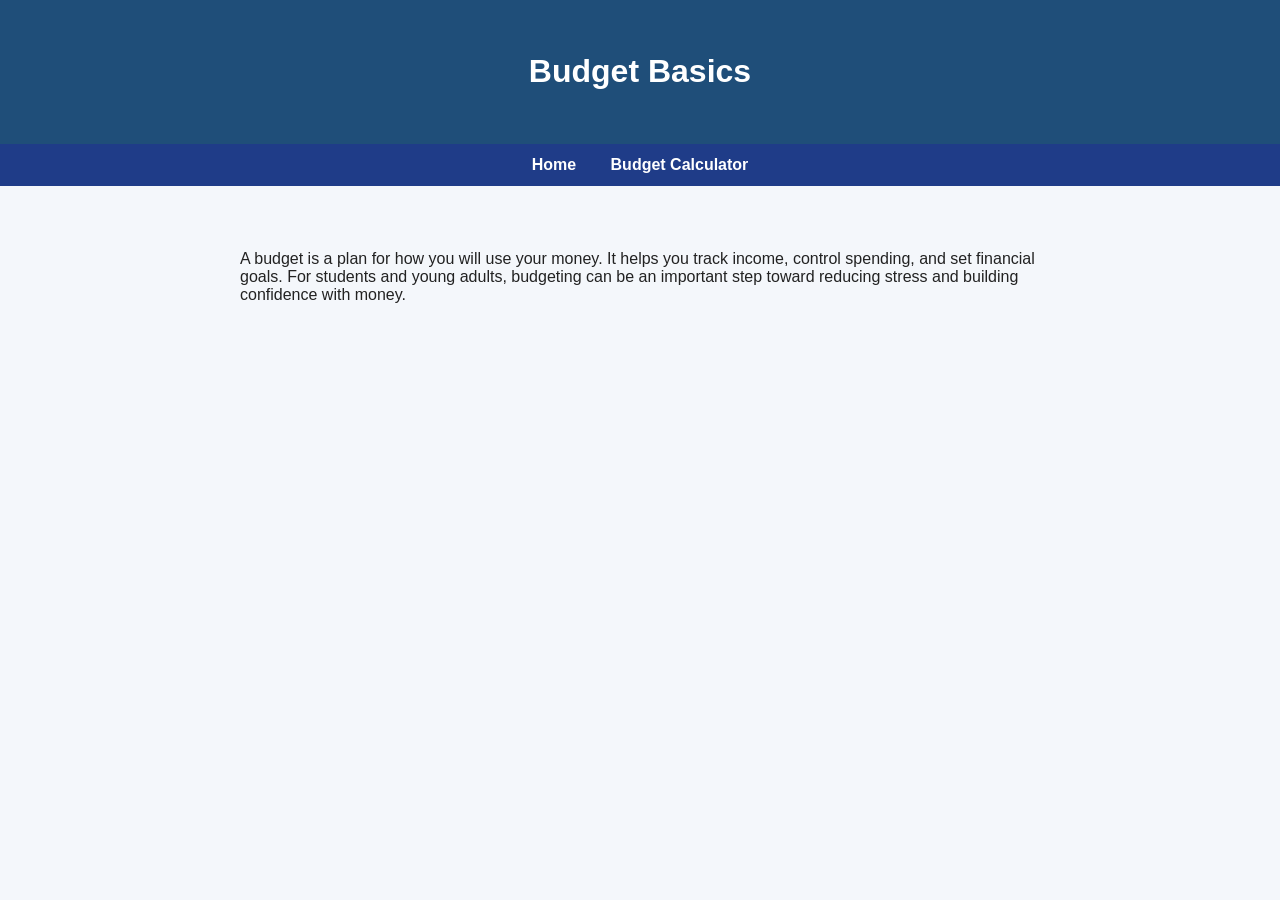
==== basics.html @ 7e15480f "Update basics.html" ====
<!DOCTYPE html>
<html lang="en">
<head>
  <meta charset="UTF-8">
  <meta name="viewport" content="width=device-width, initial-scale=1.0">
  <title>Budget Basics | Budget Blueprint</title>
  <link rel="stylesheet" href="style.css">
</head>
<body>
  <header>
    <h1>Budget Basics</h1>
  </header>

<nav>
    <a href="index.html">Home</a>
    <a href="calculator.html">Budget Calculator</a>
</nav>
  
  <main>
    <p>A budget is a plan for how you will use your money. It helps you track income, control spending, and set financial goals. For students and young adults, budgeting can be an important step toward reducing stress and building confidence with money.</p>
  </main>
</body>
</html>
---- style.css ----
body {
  font-family: Arial, sans-serif;
  margin: 0;
  padding: 0;
  background-color: #f4f7fb;
  color: #222;
}

header {
  background-color: #1f4e79;
  color: white;
  text-align: center;
  padding: 2rem;
}

main {
  max-width: 800px;
  margin: 2rem auto;
  padding: 1rem;
}

section {
  background-color: white;
  padding: 1.5rem;
  border-radius: 8px;
}
.budget-calculator {
  max-width: 800px;
  margin: 40px auto;
  padding: 25px;
  background-color: #f4f7fb;
  border-radius: 12px;
  box-shadow: 0 4px 12px rgba(0, 0, 0, 0.08);
}

.budget-calculator h2 {
  margin-bottom: 10px;
  color: #1f3c88;
}

.budget-calculator p {
  margin-bottom: 20px;
  line-height: 1.5;
}

.calculator-grid {
  display: grid;
  grid-template-columns: 1fr 1fr;
  gap: 18px;
}

.input-group {
  display: flex;
  flex-direction: column;
}

.input-group label {
  margin-bottom: 6px;
  font-weight: bold;
  color: #333;
}

.input-group input {
  padding: 10px;
  border: 1px solid #bbb;
  border-radius: 8px;
  font-size: 1rem;
}

.button-group {
  margin-top: 20px;
  display: flex;
  gap: 12px;
  flex-wrap: wrap;
}

.button-group button {
  padding: 12px 18px;
  border: none;
  border-radius: 8px;
  background-color: #1f3c88;
  color: white;
  font-size: 1rem;
  cursor: pointer;
  transition: background-color 0.3s ease;
}

.button-group button:hover {
  background-color: #162d66;
}

.results-box {
  margin-top: 25px;
  padding: 18px;
  background-color: white;
  border-radius: 10px;
  border-left: 5px solid #1f3c88;
}

#budgetMessage {
  margin-top: 12px;
  font-weight: bold;
}

.good {
  color: green;
}

.warning {
  color: #cc8400;
}

.bad {
  color: red;
}
nav {
  background-color: #1f3c88;
  padding: 12px;
  text-align: center;
}

nav a {
  color: white;
  margin: 0 15px;
  text-decoration: none;
  font-weight: bold;
}

nav a:hover {
  text-decoration: underline;
}@media (max-width: 768px) {
  .calculator-grid {
    grid-template-columns: 1fr;
  }
}
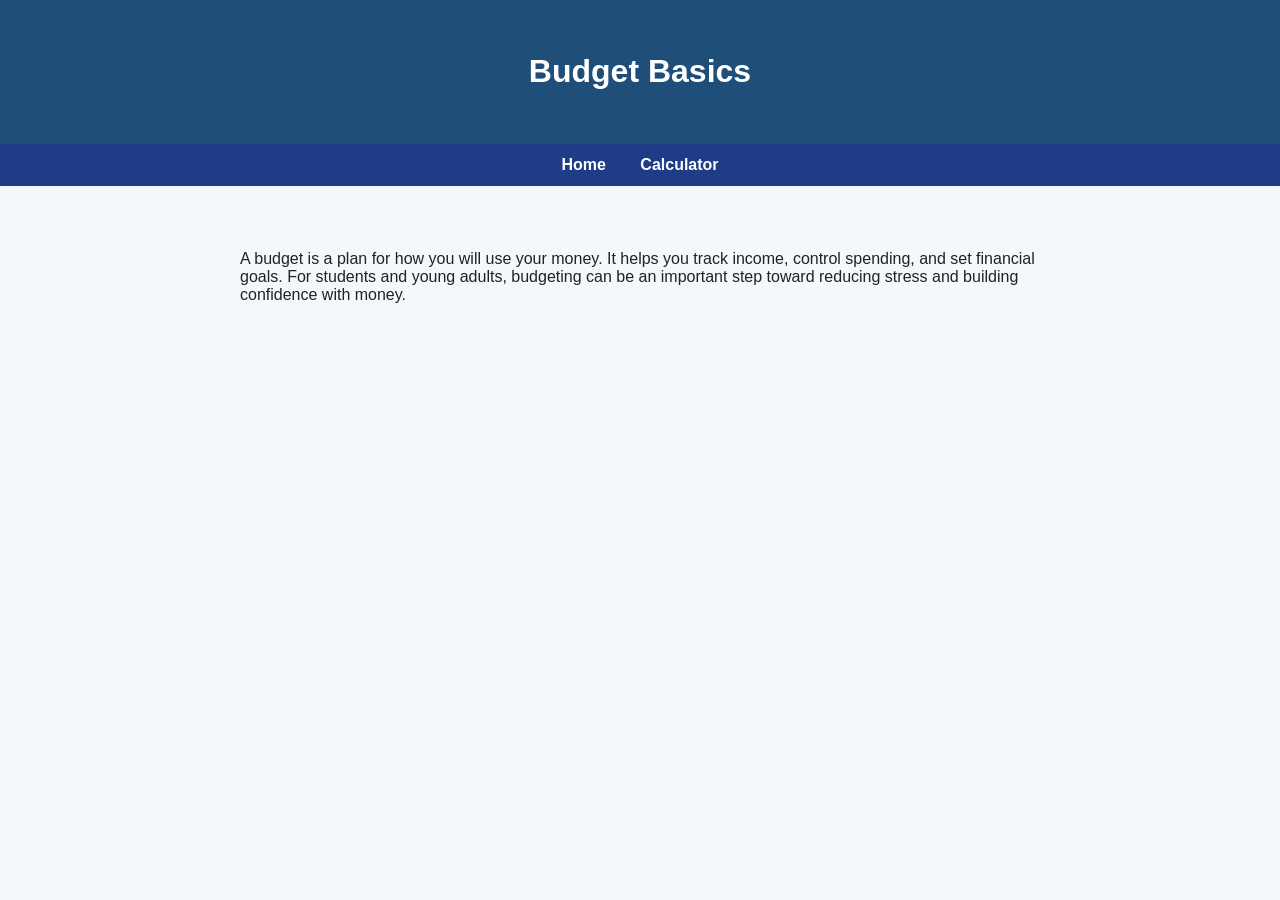
==== commit 289fe878: "Update basics.html" ====
--- a/basics.html
+++ b/basics.html
@@ -12,8 +12,8 @@
   </header>
 
 <nav>
-    <a href="index.html">Home</a>
-    <a href="calculator.html">Budget Calculator</a>
+    <a href="index.html" class="nav-tab">Home</a>
+    <a href="calculator.html" class="nav-tab">Calculator</a>
 </nav>
   
   <main>
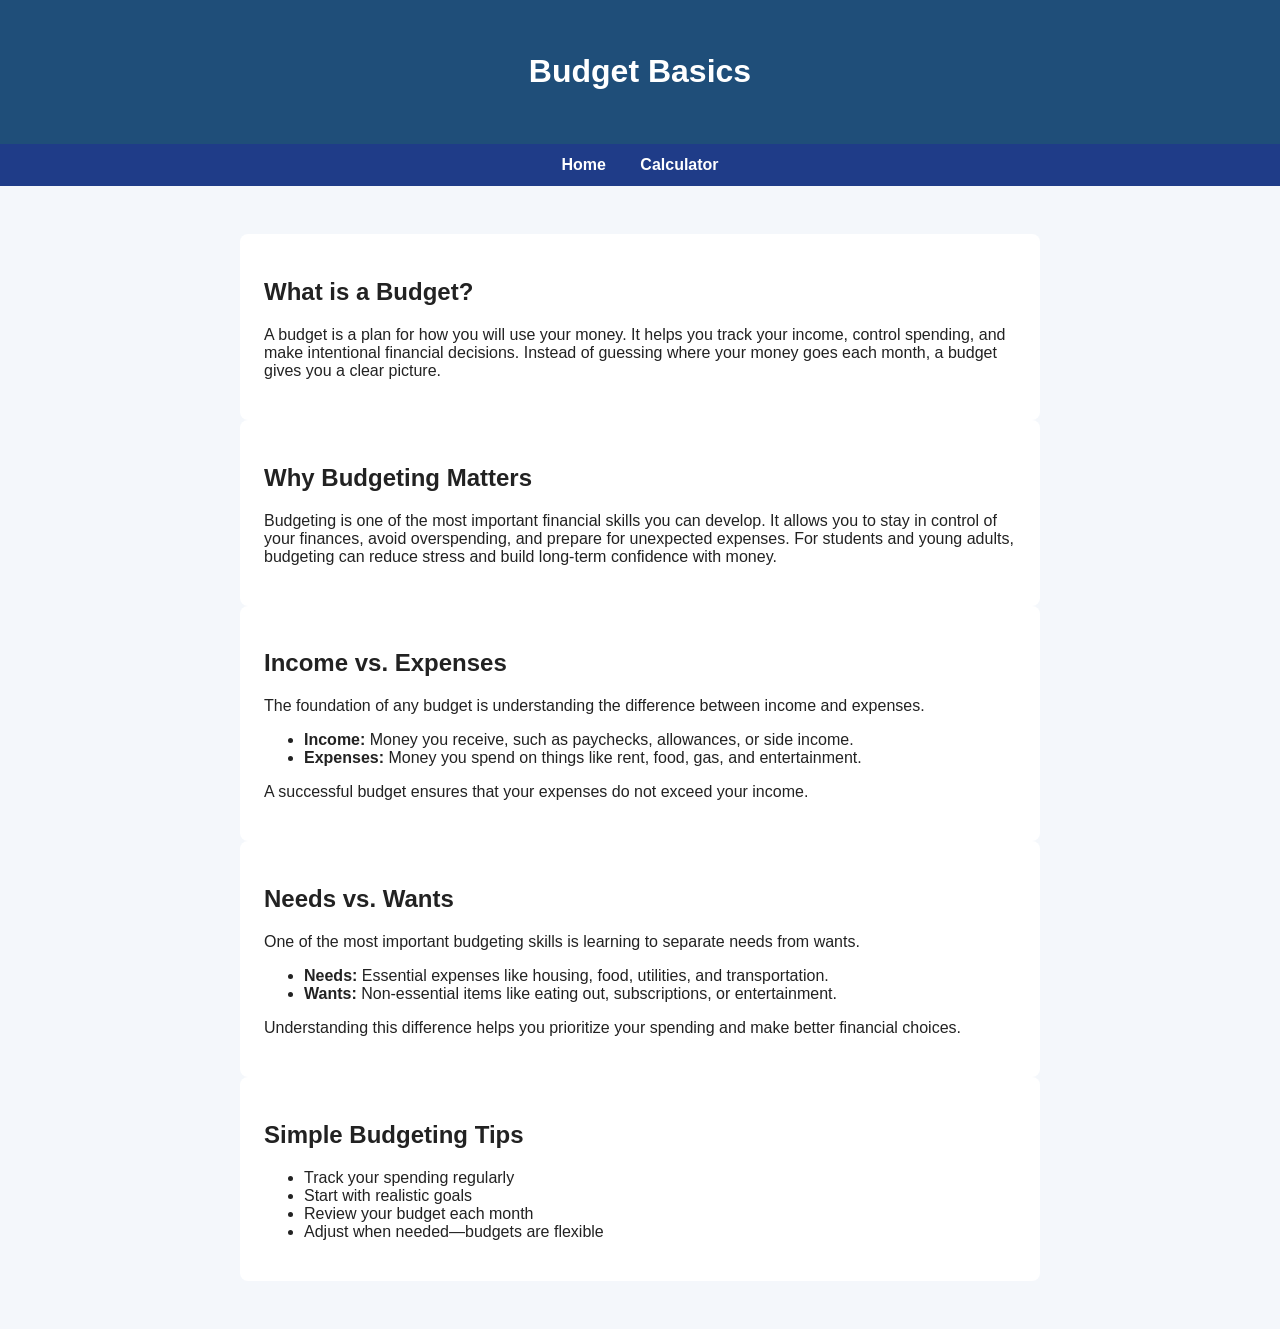
==== commit 1d8e48db: "Update basics.html" ====
--- a/basics.html
+++ b/basics.html
@@ -16,8 +16,65 @@
     <a href="calculator.html" class="nav-tab">Calculator</a>
 </nav>
   
-  <main>
-    <p>A budget is a plan for how you will use your money. It helps you track income, control spending, and set financial goals. For students and young adults, budgeting can be an important step toward reducing stress and building confidence with money.</p>
-  </main>
+<main>
+
+  <section>
+    <h2>What is a Budget?</h2>
+    <p>
+      A budget is a plan for how you will use your money. It helps you track your income, control 
+      spending, and make intentional financial decisions. Instead of guessing where your money 
+      goes each month, a budget gives you a clear picture.
+    </p>
+  </section>
+
+  <section>
+    <h2>Why Budgeting Matters</h2>
+    <p>
+      Budgeting is one of the most important financial skills you can develop. It allows you to 
+      stay in control of your finances, avoid overspending, and prepare for unexpected expenses. 
+      For students and young adults, budgeting can reduce stress and build long-term confidence 
+      with money.
+    </p>
+  </section>
+
+  <section>
+    <h2>Income vs. Expenses</h2>
+    <p>
+      The foundation of any budget is understanding the difference between income and expenses.
+    </p>
+    <ul>
+      <li><strong>Income:</strong> Money you receive, such as paychecks, allowances, or side income.</li>
+      <li><strong>Expenses:</strong> Money you spend on things like rent, food, gas, and entertainment.</li>
+    </ul>
+    <p>
+      A successful budget ensures that your expenses do not exceed your income.
+    </p>
+  </section>
+
+  <section>
+    <h2>Needs vs. Wants</h2>
+    <p>
+      One of the most important budgeting skills is learning to separate needs from wants.
+    </p>
+    <ul>
+      <li><strong>Needs:</strong> Essential expenses like housing, food, utilities, and transportation.</li>
+      <li><strong>Wants:</strong> Non-essential items like eating out, subscriptions, or entertainment.</li>
+    </ul>
+    <p>
+      Understanding this difference helps you prioritize your spending and make better financial choices.
+    </p>
+  </section>
+
+  <section>
+    <h2>Simple Budgeting Tips</h2>
+    <ul>
+      <li>Track your spending regularly</li>
+      <li>Start with realistic goals</li>
+      <li>Review your budget each month</li>
+      <li>Adjust when needed—budgets are flexible</li>
+    </ul>
+  </section>
+
+</main>
 </body>
 </html>
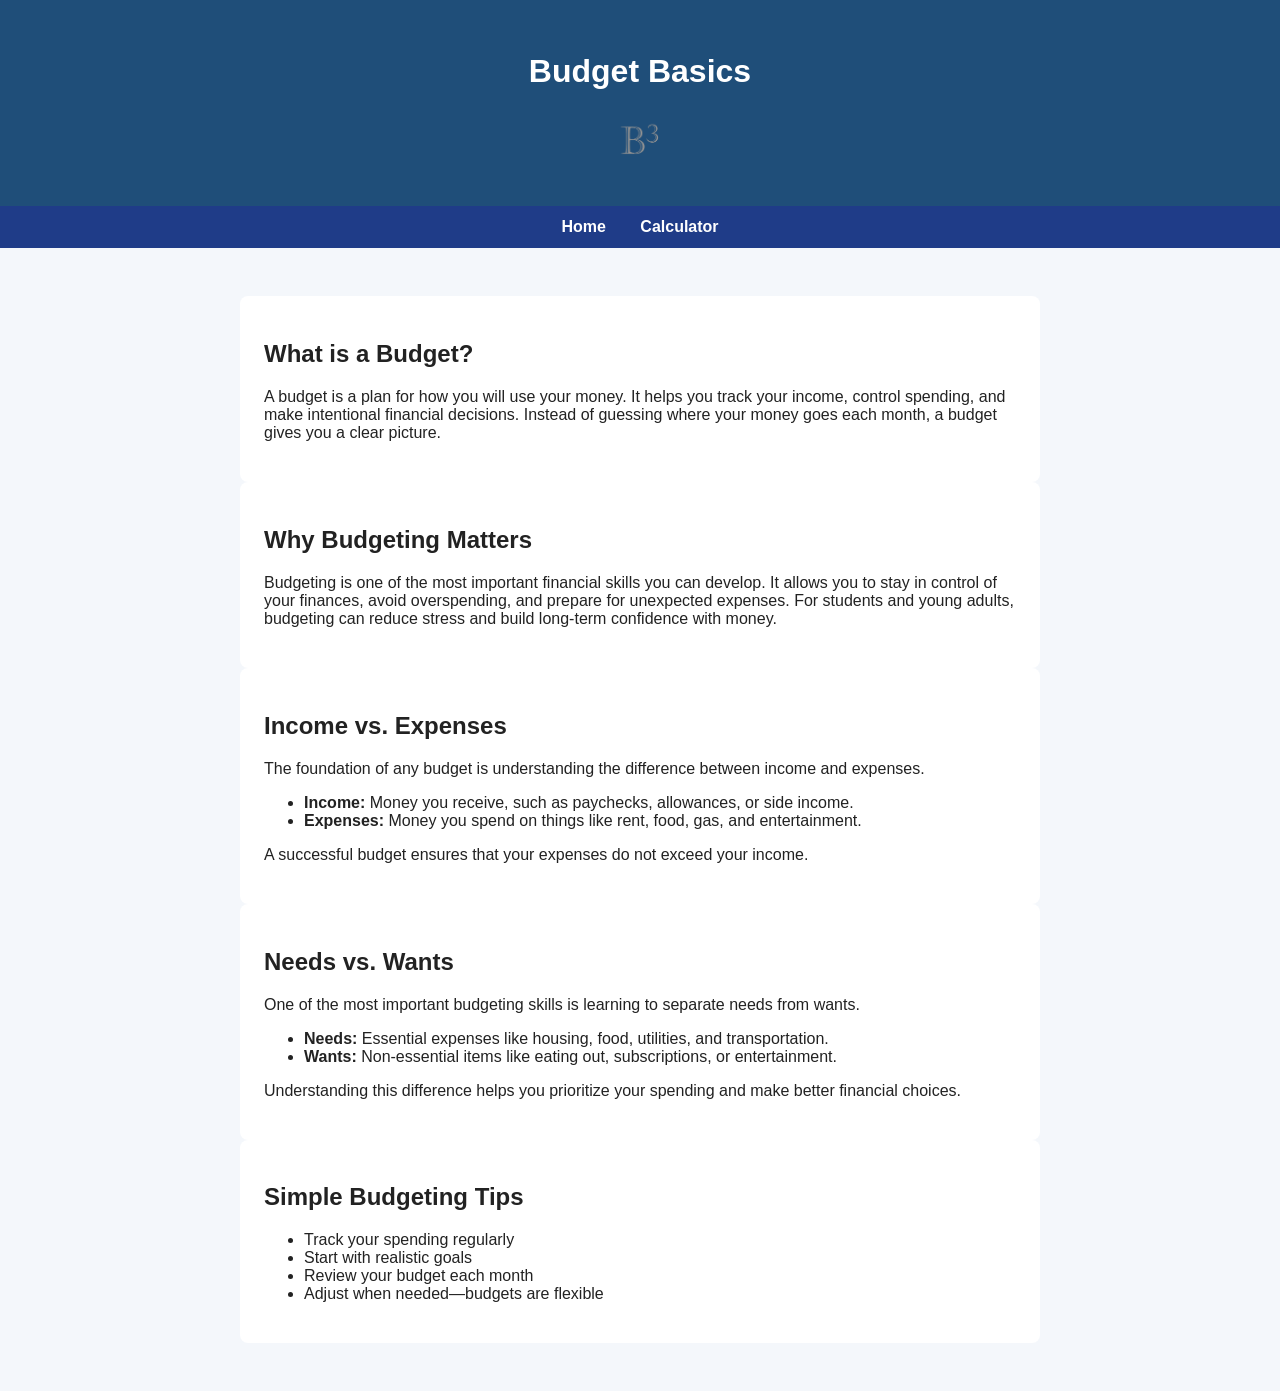
==== commit 83e9eefc: "Update basics.html" ====
--- a/basics.html
+++ b/basics.html
@@ -9,6 +9,7 @@
 <body>
   <header>
     <h1>Budget Basics</h1>
+    <img src="logo.png" alt="Budget Blueprint Logo" class="logo">   
   </header>
 
 <nav>
--- a/style.css
+++ b/style.css
@@ -133,3 +133,14 @@
     grid-template-columns: 1fr;
   }
 }
+.site-header {
+  display: flex;
+  justify-content: space-between;
+  align-items: center;
+  padding: 15px;
+}
+
+.logo {
+  width: 80px; /* adjust size as needed */
+  height: auto;
+}
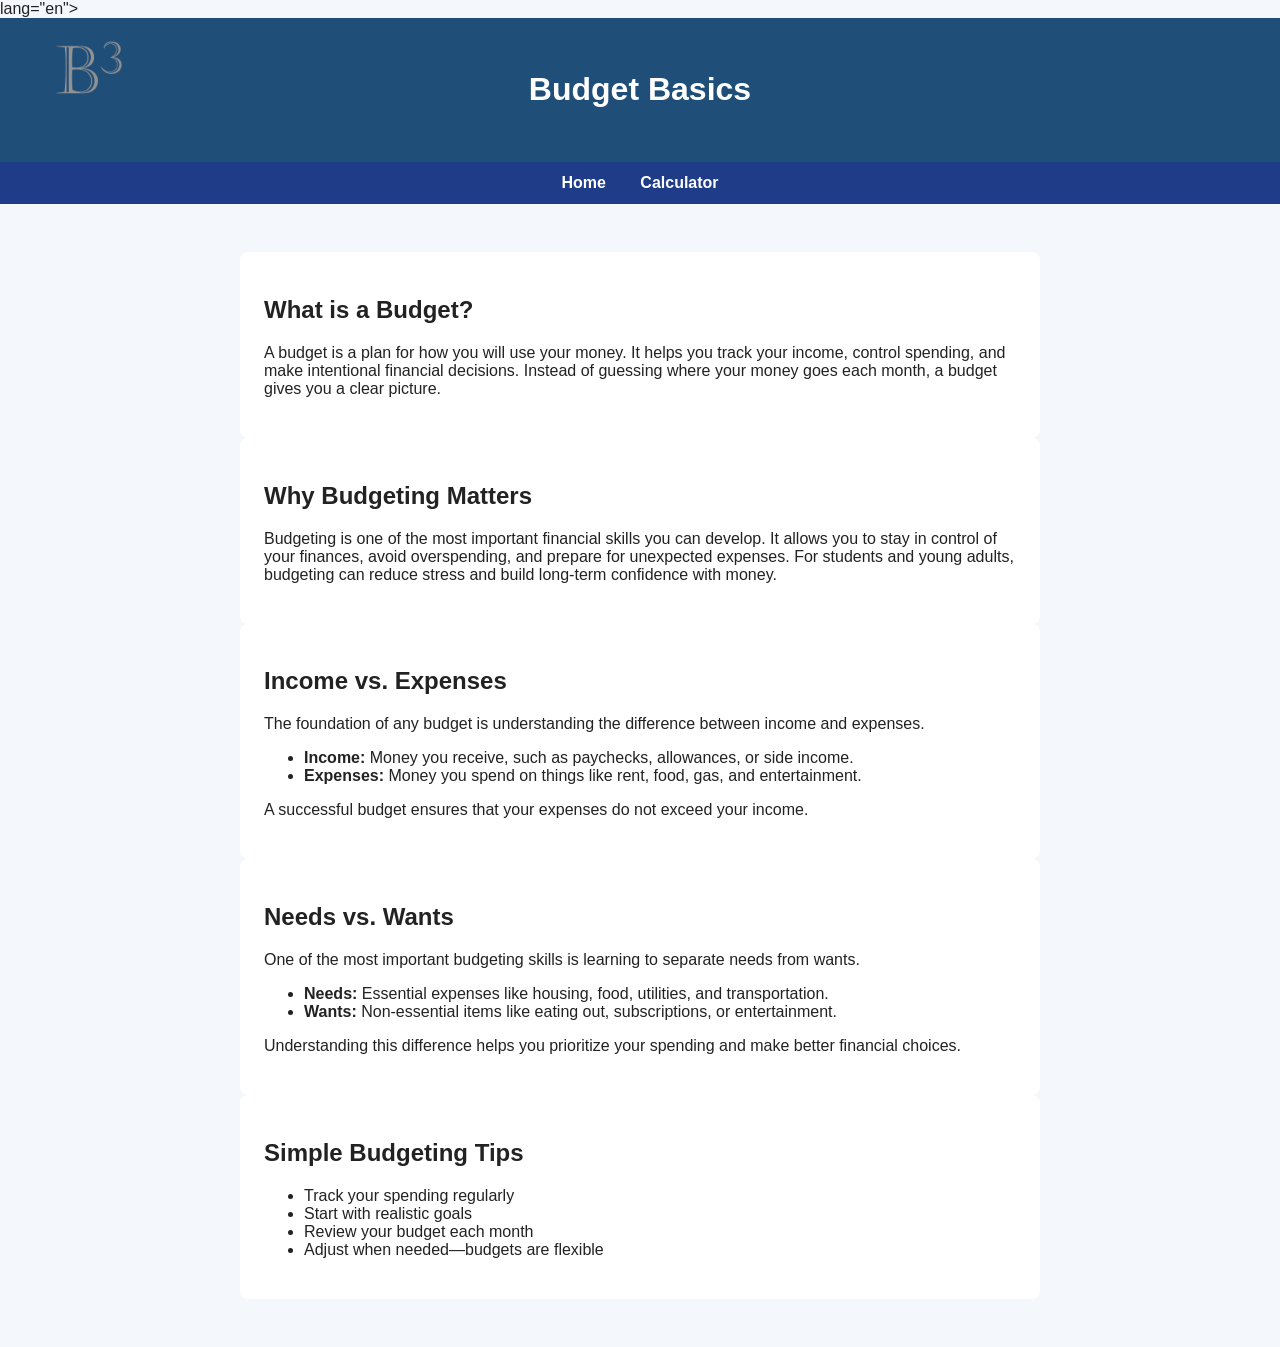
==== commit d269913e: "Update basics.html" ====
--- a/basics.html
+++ b/basics.html
@@ -1,5 +1,4 @@
-<!DOCTYPE html>
-<html lang="en">
+<html> lang="en">
 <head>
   <meta charset="UTF-8">
   <meta name="viewport" content="width=device-width, initial-scale=1.0">
--- a/style.css
+++ b/style.css
@@ -134,13 +134,20 @@
   }
 }
 .site-header {
-  display: flex;
-  justify-content: space-between;
-  align-items: center;
-  padding: 15px;
+  position: relative;
+  text-align: center;
+  padding: 40px 20px 20px 20px;
 }
 
 .logo {
-  width: 80px; /* adjust size as needed */
+  position: absolute;
+  top: 20px;
+  left: 20px;
+  width: 140px;
   height: auto;
 }
+
+.header-text h1,
+.header-text p {
+  margin: 0;
+}
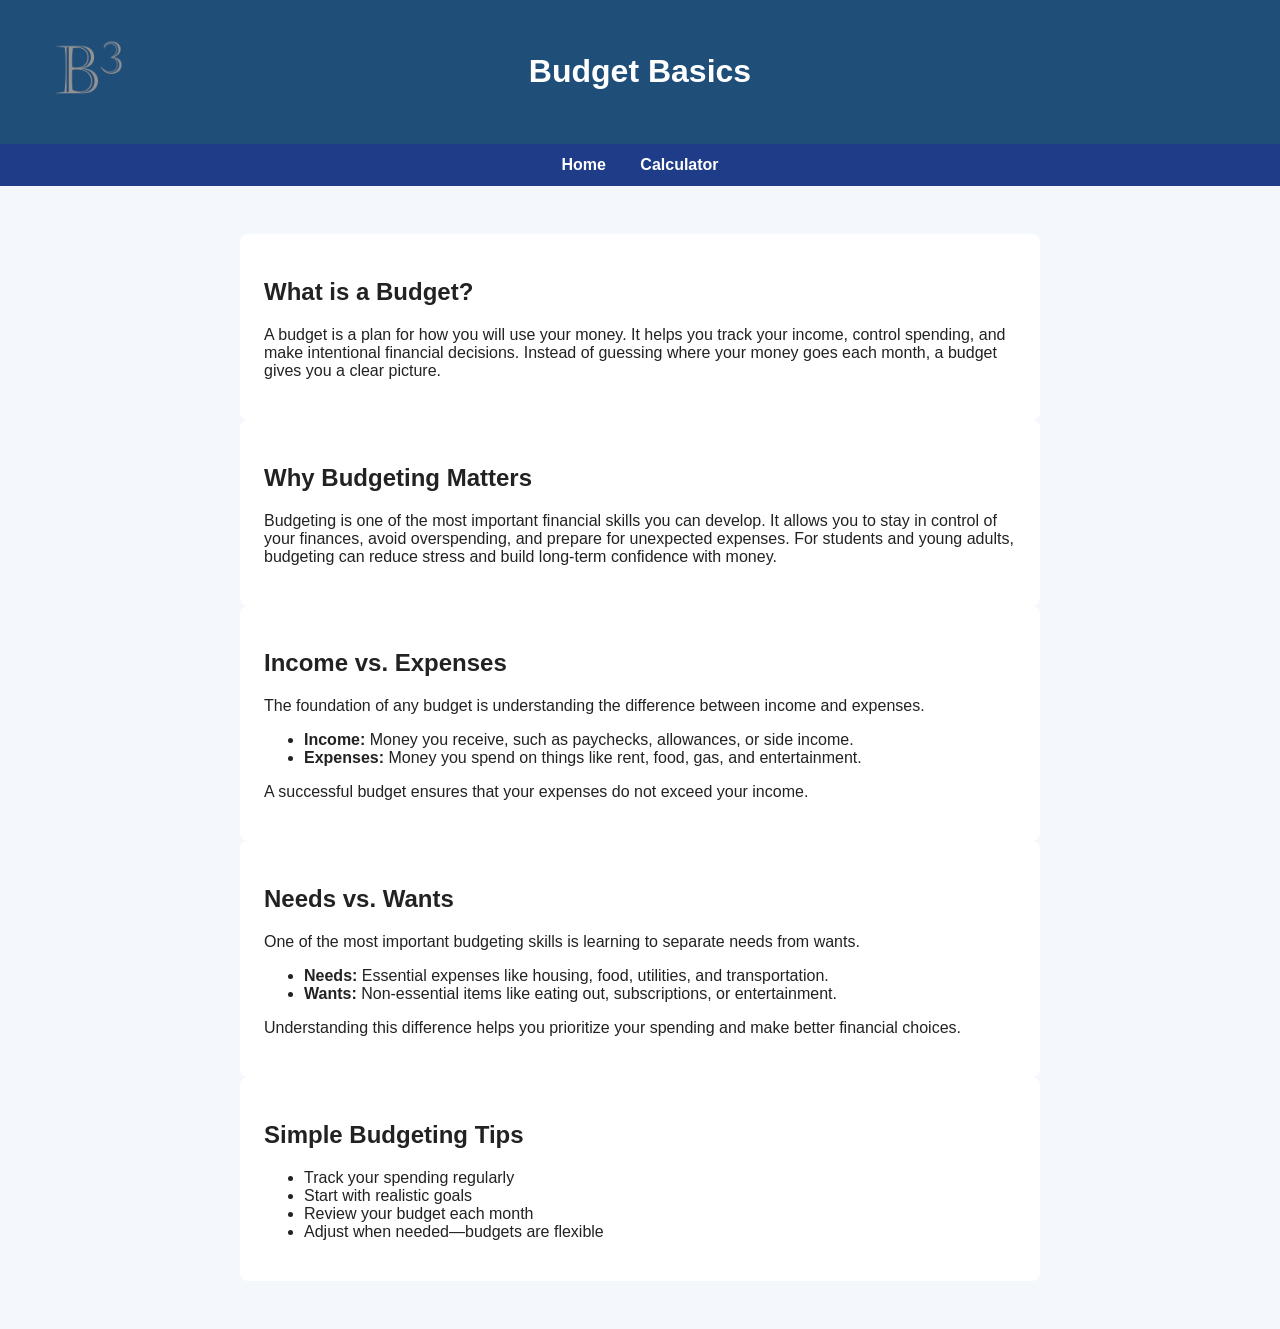
==== commit 6a14b6f8: "Update basics.html" ====
--- a/basics.html
+++ b/basics.html
@@ -1,4 +1,4 @@
-<html> lang="en">
+<html lang="en">
 <head>
   <meta charset="UTF-8">
   <meta name="viewport" content="width=device-width, initial-scale=1.0">
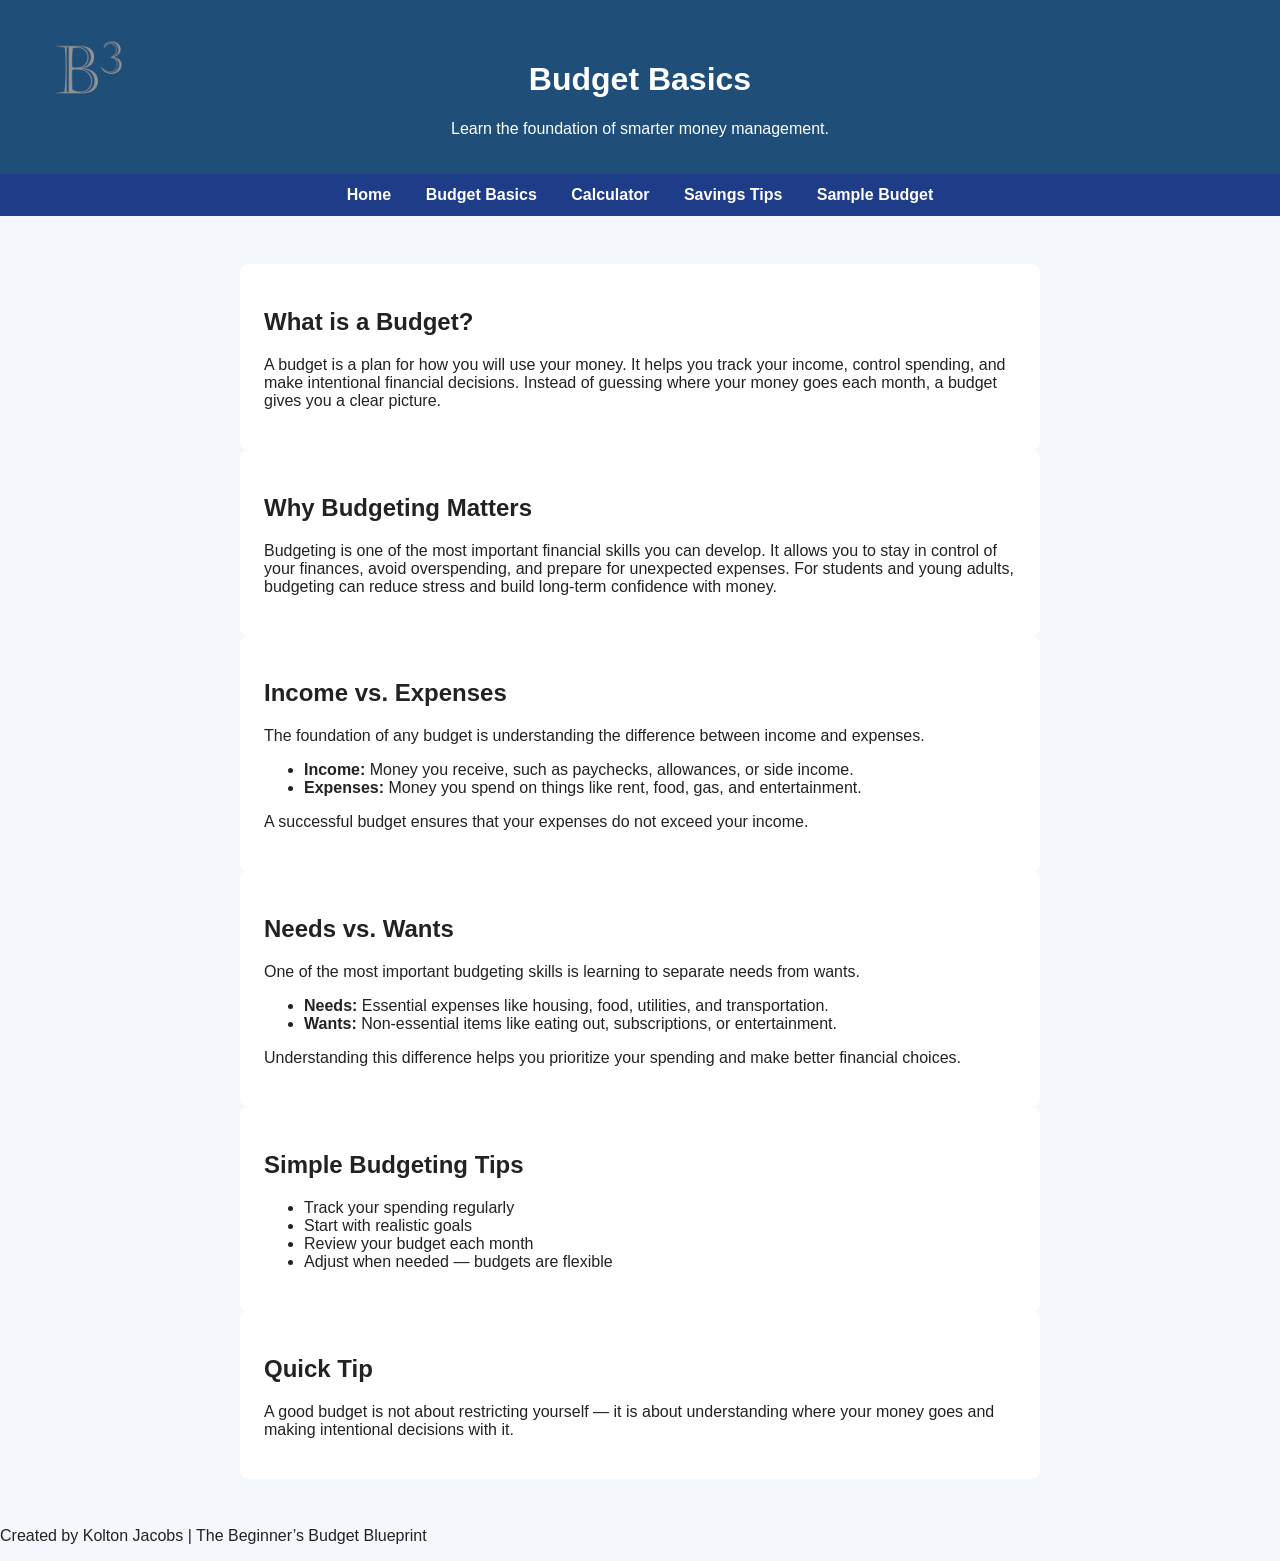
==== commit 2c817666: "Update basics.html" ====
--- a/basics.html
+++ b/basics.html
@@ -1,3 +1,4 @@
+<!DOCTYPE html>
 <html lang="en">
 <head>
   <meta charset="UTF-8">
@@ -5,76 +6,109 @@
   <title>Budget Basics | Budget Blueprint</title>
   <link rel="stylesheet" href="style.css">
 </head>
+
 <body>
-  <header>
-    <h1>Budget Basics</h1>
-    <img src="logo.png" alt="Budget Blueprint Logo" class="logo">   
+
+  <header class="site-header">
+    <img src="logo.png" alt="Budget Blueprint Logo" class="logo">
+
+    <div class="header-text">
+      <h1>Budget Basics</h1>
+      <p>Learn the foundation of smarter money management.</p>
+    </div>
   </header>
 
-<nav>
-    <a href="index.html" class="nav-tab">Home</a>
-    <a href="calculator.html" class="nav-tab">Calculator</a>
-</nav>
-  
-<main>
+  <nav class="navbar">
+    <div class="nav-container">
+      <div class="nav-links">
+        <a href="index.html" class="nav-tab">Home</a>
+        <a href="basics.html" class="nav-tab active">Budget Basics</a>
+        <a href="calculator.html" class="nav-tab">Calculator</a>
+        <a href="savings.html" class="nav-tab">Savings Tips</a>
+        <a href="sample-budget.html" class="nav-tab">Sample Budget</a>
+      </div>
+    </div>
+  </nav>
 
-  <section>
-    <h2>What is a Budget?</h2>
-    <p>
-      A budget is a plan for how you will use your money. It helps you track your income, control 
-      spending, and make intentional financial decisions. Instead of guessing where your money 
-      goes each month, a budget gives you a clear picture.
-    </p>
-  </section>
+  <main>
 
-  <section>
-    <h2>Why Budgeting Matters</h2>
-    <p>
-      Budgeting is one of the most important financial skills you can develop. It allows you to 
-      stay in control of your finances, avoid overspending, and prepare for unexpected expenses. 
-      For students and young adults, budgeting can reduce stress and build long-term confidence 
-      with money.
-    </p>
-  </section>
+    <section class="card">
+      <h2>What is a Budget?</h2>
+      <p>
+        A budget is a plan for how you will use your money. It helps you track your income, control
+        spending, and make intentional financial decisions. Instead of guessing where your money
+        goes each month, a budget gives you a clear picture.
+      </p>
+    </section>
 
-  <section>
-    <h2>Income vs. Expenses</h2>
-    <p>
-      The foundation of any budget is understanding the difference between income and expenses.
-    </p>
-    <ul>
-      <li><strong>Income:</strong> Money you receive, such as paychecks, allowances, or side income.</li>
-      <li><strong>Expenses:</strong> Money you spend on things like rent, food, gas, and entertainment.</li>
-    </ul>
-    <p>
-      A successful budget ensures that your expenses do not exceed your income.
-    </p>
-  </section>
+    <section class="card">
+      <h2>Why Budgeting Matters</h2>
+      <p>
+        Budgeting is one of the most important financial skills you can develop. It allows you to
+        stay in control of your finances, avoid overspending, and prepare for unexpected expenses.
+        For students and young adults, budgeting can reduce stress and build long-term confidence
+        with money.
+      </p>
+    </section>
 
-  <section>
-    <h2>Needs vs. Wants</h2>
-    <p>
-      One of the most important budgeting skills is learning to separate needs from wants.
-    </p>
-    <ul>
-      <li><strong>Needs:</strong> Essential expenses like housing, food, utilities, and transportation.</li>
-      <li><strong>Wants:</strong> Non-essential items like eating out, subscriptions, or entertainment.</li>
-    </ul>
-    <p>
-      Understanding this difference helps you prioritize your spending and make better financial choices.
-    </p>
-  </section>
+    <section class="card">
+      <h2>Income vs. Expenses</h2>
+      <p>
+        The foundation of any budget is understanding the difference between income and expenses.
+      </p>
 
-  <section>
-    <h2>Simple Budgeting Tips</h2>
-    <ul>
-      <li>Track your spending regularly</li>
-      <li>Start with realistic goals</li>
-      <li>Review your budget each month</li>
-      <li>Adjust when needed—budgets are flexible</li>
-    </ul>
-  </section>
+      <ul>
+        <li><strong>Income:</strong> Money you receive, such as paychecks, allowances, or side income.</li>
+        <li><strong>Expenses:</strong> Money you spend on things like rent, food, gas, and entertainment.</li>
+      </ul>
 
-</main>
+      <p>
+        A successful budget ensures that your expenses do not exceed your income.
+      </p>
+    </section>
+
+    <section class="card">
+      <h2>Needs vs. Wants</h2>
+
+      <p>
+        One of the most important budgeting skills is learning to separate needs from wants.
+      </p>
+
+      <ul>
+        <li><strong>Needs:</strong> Essential expenses like housing, food, utilities, and transportation.</li>
+        <li><strong>Wants:</strong> Non-essential items like eating out, subscriptions, or entertainment.</li>
+      </ul>
+
+      <p>
+        Understanding this difference helps you prioritize your spending and make better financial choices.
+      </p>
+    </section>
+
+    <section class="card">
+      <h2>Simple Budgeting Tips</h2>
+
+      <ul>
+        <li>Track your spending regularly</li>
+        <li>Start with realistic goals</li>
+        <li>Review your budget each month</li>
+        <li>Adjust when needed — budgets are flexible</li>
+      </ul>
+    </section>
+
+    <section class="card">
+      <h2>Quick Tip</h2>
+
+      <p>
+        A good budget is not about restricting yourself — it is about understanding where your money goes
+        and making intentional decisions with it.
+      </p>
+    </section>
+
+  </main>
+
+  <footer>
+    <p>Created by Kolton Jacobs | The Beginner’s Budget Blueprint</p>
+  </footer>
+
 </body>
 </html>
--- a/style.css
+++ b/style.css
@@ -149,5 +149,5 @@
 
 .header-text h1,
 .header-text p {
-  margin: 0;
+  margin: 1;
 }
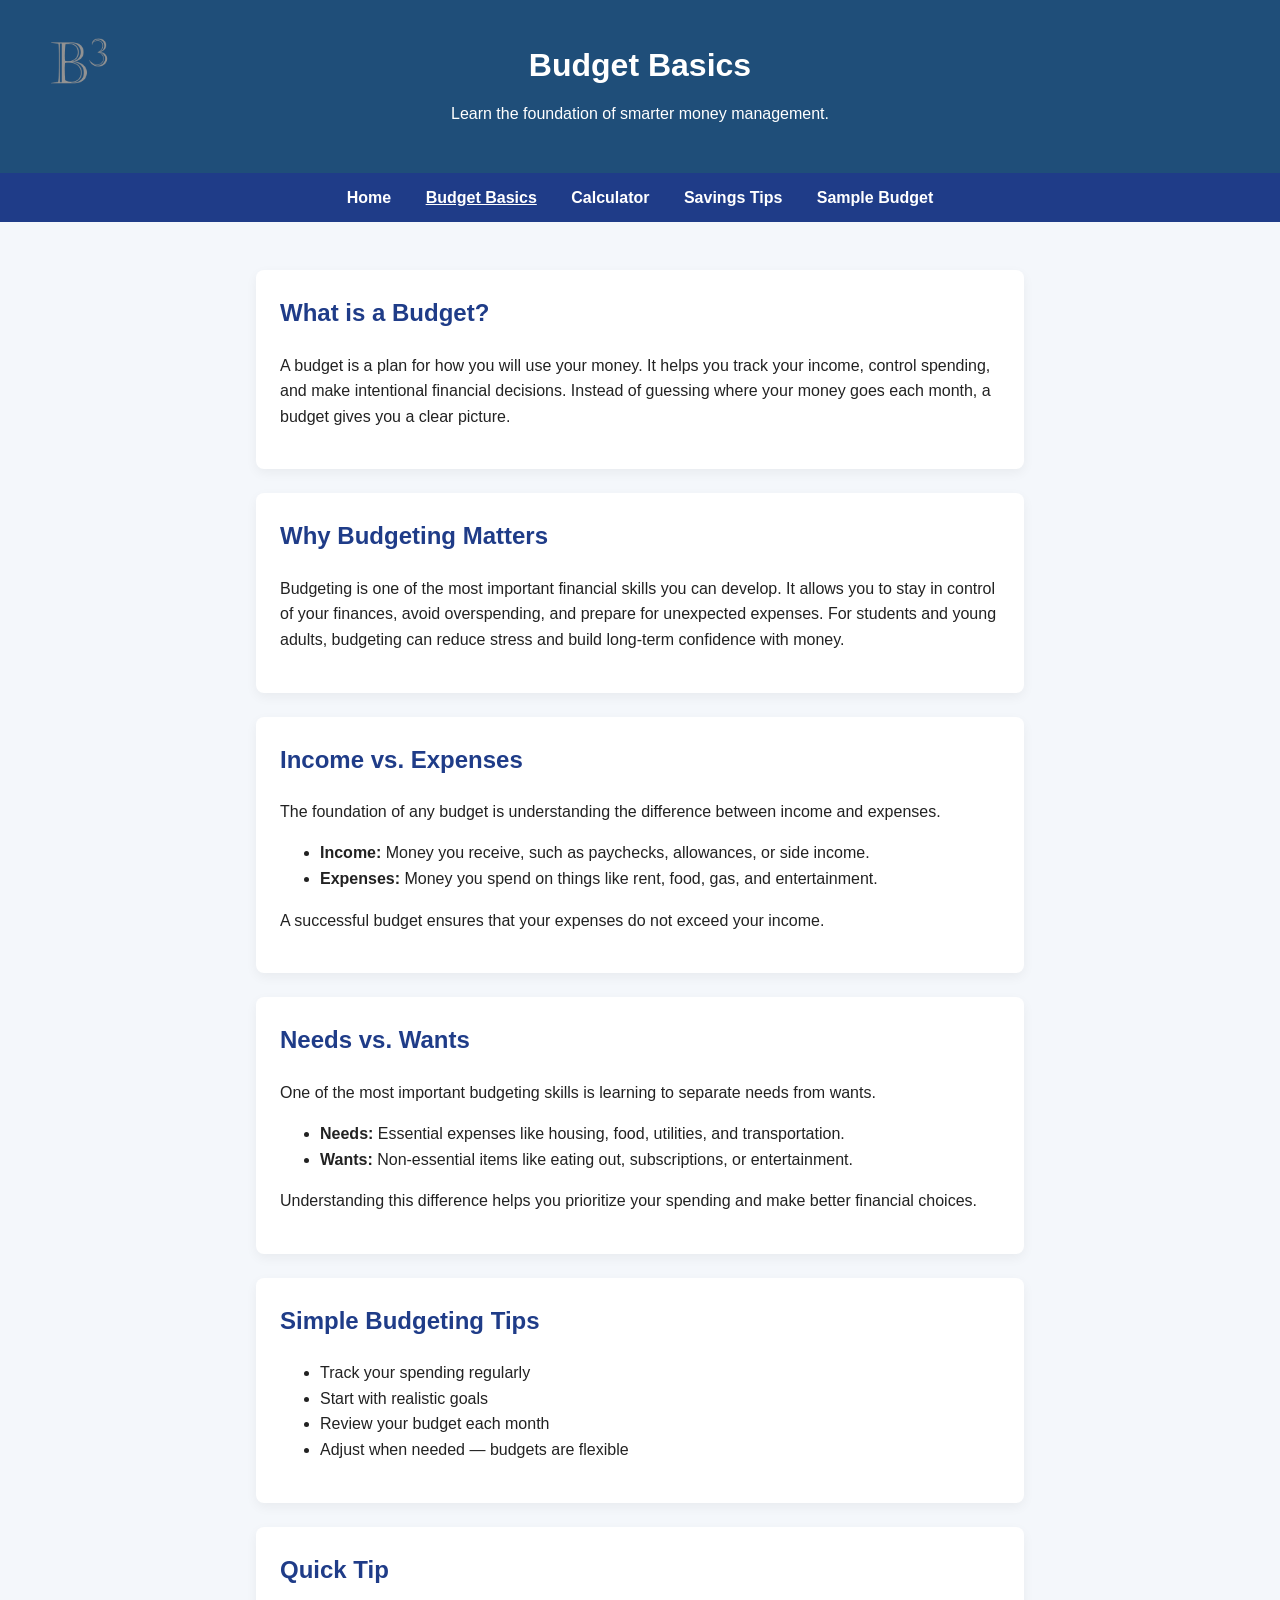
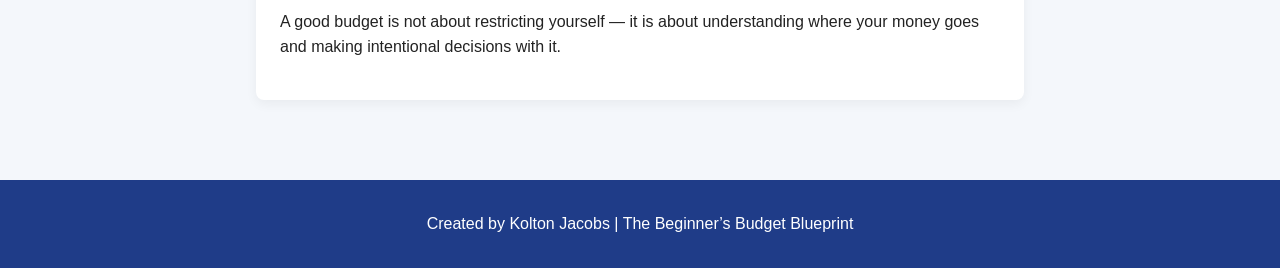
==== commit 646bd71a: "Update basics.html" ====
--- a/basics.html
+++ b/basics.html
@@ -9,14 +9,14 @@
 
 <body>
 
-  <header class="site-header">
-    <img src="logo.png" alt="Budget Blueprint Logo" class="logo">
+<header class="site-header">
+  <img src="logo.png" alt="Budget Blueprint Logo" class="logo">
 
-    <div class="header-text">
-      <h1>Budget Basics</h1>
-      <p>Learn the foundation of smarter money management.</p>
-    </div>
-  </header>
+  <div class="header-text">
+    <h1>Budget Basics</h1>
+    <p>Learn the foundation of smarter money management.</p>
+  </div>
+</header>
 
   <nav class="navbar">
     <div class="nav-container">
--- a/style.css
+++ b/style.css
@@ -1,16 +1,58 @@
+
+* {
+  box-sizing: border-box;
+}
+
 body {
   font-family: Arial, sans-serif;
   margin: 0;
   padding: 0;
   background-color: #f4f7fb;
   color: #222;
+  line-height: 1.6;
 }
 
-header {
+.site-header {
+  position: relative;
   background-color: #1f4e79;
   color: white;
   text-align: center;
-  padding: 2rem;
+  padding: 40px 20px 30px 20px;
+}
+
+.logo {
+  position: absolute;
+  top: 20px;
+  left: 20px;
+  width: 120px;
+  height: auto;
+}
+
+.header-text h1 {
+  margin: 0;
+  font-size: 2rem;
+}
+
+.header-text p {
+  margin-top: 10px;
+}
+
+.navbar {
+  background-color: #1f3c88;
+  padding: 12px;
+  text-align: center;
+}
+
+.nav-tab {
+  color: white;
+  margin: 0 15px;
+  text-decoration: none;
+  font-weight: bold;
+}
+
+.nav-tab:hover,
+.nav-tab.active {
+  text-decoration: underline;
 }
 
 main {
@@ -19,16 +61,26 @@
   padding: 1rem;
 }
 
+.card,
 section {
   background-color: white;
   padding: 1.5rem;
+  margin-bottom: 1.5rem;
   border-radius: 8px;
+  box-shadow: 0 4px 12px rgba(0, 0, 0, 0.05);
 }
+
+.card h2,
+section h2 {
+  color: #1f3c88;
+  margin-top: 0;
+}
+
 .budget-calculator {
   max-width: 800px;
   margin: 40px auto;
   padding: 25px;
-  background-color: #f4f7fb;
+  background-color: white;
   border-radius: 12px;
   box-shadow: 0 4px 12px rgba(0, 0, 0, 0.08);
 }
@@ -40,7 +92,6 @@
 
 .budget-calculator p {
   margin-bottom: 20px;
-  line-height: 1.5;
 }
 
 .calculator-grid {
@@ -92,7 +143,7 @@
 .results-box {
   margin-top: 25px;
   padding: 18px;
-  background-color: white;
+  background-color: #f4f7fb;
   border-radius: 10px;
   border-left: 5px solid #1f3c88;
 }
@@ -113,41 +164,33 @@
 .bad {
   color: red;
 }
-nav {
+
+footer {
+  text-align: center;
   background-color: #1f3c88;
-  padding: 12px;
-  text-align: center;
+  color: white;
+  padding: 15px;
+  margin-top: 40px;
 }
 
-nav a {
-  color: white;
-  margin: 0 15px;
-  text-decoration: none;
-  font-weight: bold;
-}
+@media (max-width: 768px) {
+  .logo {
+    position: static;
+    display: block;
+    margin: 0 auto 15px auto;
+    width: 100px;
+  }
 
-nav a:hover {
-  text-decoration: underline;
-}@media (max-width: 768px) {
   .calculator-grid {
     grid-template-columns: 1fr;
   }
+
+  .nav-tab {
+    display: block;
+    margin: 8px 0;
+  }
+
+  .header-text h1 {
+    font-size: 1.6rem;
+  }
 }
-.site-header {
-  position: relative;
-  text-align: center;
-  padding: 40px 20px 20px 20px;
-}
-
-.logo {
-  position: absolute;
-  top: 20px;
-  left: 20px;
-  width: 140px;
-  height: auto;
-}
-
-.header-text h1,
-.header-text p {
-  margin: 1;
-}
